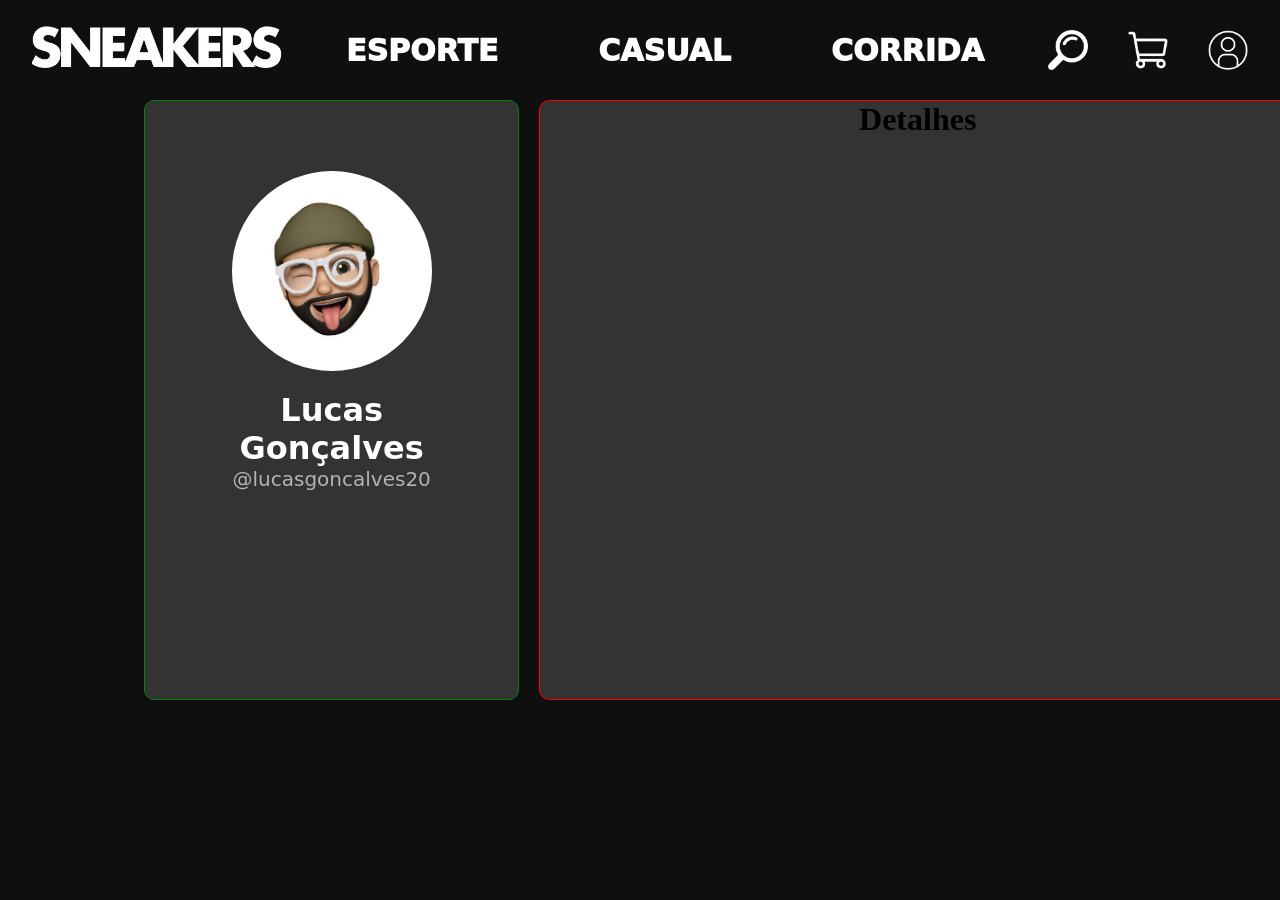
==== pages/account.html @ c294b4ad "account mudanças" ====
<!DOCTYPE html>
<html lang="en">
<head>
    <meta charset="UTF-8">
    <meta name="viewport" content="width=device-width, initial-scale=1.0">
    <link rel="stylesheet" href="../style.css">
    <title>Document</title>
</head>
<body>
    <header class="esporte">
    <div id="headerContent">
        <div>
            <a href="../../index.html"><img src="../../assets/icons/white-logo.png" alt="logo do site"></a>
        </div>
        <nav>
                    <ul>
                        <li><a href="../esporte.html">Esporte</a></li>
                        <li><a href="../casual.html">Casual</a></li>
                        <li><a href="../run.html">Corrida</a></li>
                    </ul>
                </nav>
                <div id="iconsHeader">
                    <img src="../../assets/icons/lupa.png" alt="carrinho de compras">
                    <img src="../../assets/icons/cart.png" alt="carrinho de compras">
                    <img src="../../assets/icons/account.png" alt="conta usuario">
                </div>
            </div>
        </header>

        <div id="containerBody">
            <div id="grid" class="mtop">
                <div class="cardAccount">
                    <div class="cardAccountItems">
                        <img id="imgPerfil" src="../assets/images/iconPerfil.jpg" alt="Imagem de perfil" >
                        <h1 id="nomePerfil">Lucas Gonçalves</h1>
                        <h2 id="usuarioPerfil">@lucasgoncalves20</h2>
                    </div>
                </div>
                <div class="accountInfos">
                    <h1>Detalhes</h1>
                </div>
            </div>
        </div>
</body>
</html>
---- style.css ----
:root {
  --not-black: rgb(15, 15, 15);
  --futura: "Futura", sans-serif;
  --futura-bold: "Futura-Bold", sans-serif;
  --futura-light: "Futura-Light", sans-serif;
  --futura-extra-bold: "Futura-Extra-Bold", sans-serif;
  --fonte-card: "Encode Sans Condensed", sans-serif;
}

* {
  margin: 0;
  padding: 0;
  box-sizing: border-box;
}

body {
  background-color: var(--not-black);
  overflow-x: hidden;
}

header {
  background-color: var(--not-black);
  height: 100px;
  align-items: center;

  position: fixed;
  left: 0;
  top: 0;
  z-index: 1000;
  width: 100vw;
}

#headerContent {
  display: flex;
  flex-direction: row;
  justify-content: space-between;
  height: 100%;
  width: 95%;
  margin-inline: auto;
  align-items: center;
}

header nav ul {
  display: flex;
  flex-direction: row;
  list-style-type: none;
  gap: 100px;
  font-size: 30px;
}

header nav ul li {
  position: relative;
  transition: 0.1s ease;
}

header nav ul li:hover {
  transform: scale(1.03);
}

header nav ul li::after {
  content: "";
  position: absolute;
  bottom: 0;
  left: 0;
  width: 100%;
  height: 3px;
  background-color: rgb(255, 255, 255);
  transform: scaleX(0);
  transform-origin: center;
  transition: 0.2s ease-in-out;
}

header nav ul li:hover::after {
  transform: scaleX(1);
}

a {
  text-transform: uppercase;
  font-family: system-ui, -apple-system, BlinkMacSystemFont, "Segoe UI", Roboto,
    Oxygen, Ubuntu, Cantarell, "Open Sans", "Helvetica Neue", sans-serif;
  font-weight: 1000;
  color: white;
  text-decoration: none;
}

header img {
  width: 250px;
}

#iconsHeader {
  display: flex;
  flex-direction: row;
  gap: 40px;
}

#iconsHeader img {
  width: 40px;
}

#containerBody {
  width: 1440px;
  display: flex;
  flex-direction: column;
  margin: auto;
}

#grid {
  display: flex;
  flex-direction: row;
  justify-content: space-around;
  align-items: center;
  margin-inline: auto;
  width: 80%;
}

.cardTenis {
  border-radius: 10px;
  display: flex;
  flex-direction: column;
  justify-content: center;
  align-items: center;
  width: 32%;
  height: auto;

  font-family: futura;
  color: white;
  font-size: 40px;
  transition: 0.2s ease;
  cursor: pointer;
  position: relative;
}

.cardTenis:hover {
  transform: scale(1.01);
}

.cardTenis img {
  width: 100%;
}

.cardTenis h1 {
  position: absolute;
  bottom: 50px;
  left: 50px;
  background-color: white;
  color: var(--not-black);
  padding: 10px 20px;
  border-radius: 9999px;
  font-size: 30px;
  font-family: "Gill Sans", "Gill Sans MT", Calibri, "Trebuchet MS", sans-serif;

  box-shadow: 0px 0px 20px #0000006c;
}

#carrossel {
  display: flex;
  position: relative;
  justify-content: space-around;
  margin-inline: auto;
  height: 700px;
  width: 100%;
  margin-bottom: 100px;
}

#carrossel img {
  width: 100%;
  height: 100%;
  object-fit: cover;
}

#footer {
  color: rgba(255, 255, 255, 0.824);
  font-family: system-ui, -apple-system, BlinkMacSystemFont, "Segoe UI", Roboto,
    Oxygen, Ubuntu, Cantarell, "Open Sans", "Helvetica Neue", sans-serif;
  font-weight: 400;
  background: var(--not-black);
  border: 1px solid rgba(0, 0, 0, 0.293);
  height: 300px;
  padding: 50px;
}

#containerShopping {
  width: 100vw;
  display: flex;
  flex-direction: column;
  margin: auto;
  height: 100vh;
  font-family: system-ui, -apple-system, BlinkMacSystemFont, "Segoe UI", Roboto,
    Oxygen, Ubuntu, Cantarell, "Open Sans", "Helvetica Neue", sans-serif;
  margin-left: 310px;
  padding: 20px;
  margin-top: 100px;
}

#bodyShopping {
  background-color: rgb(255, 255, 255);
}

#sideBar {
  font-family: system-ui, -apple-system, BlinkMacSystemFont, "Segoe UI", Roboto,
    Oxygen, Ubuntu, Cantarell, "Open Sans", "Helvetica Neue", sans-serif;
  border: 1px solid var(--not-black);
  width: 300px;
  height: 100vh;
  position: fixed;
  display: flex;
  flex-direction: column;
  gap: 20px;
  padding: 20px;
}

.filtros {
  background-color: rgb(228, 228, 228);
  border-radius: 5px;
  height: 30px;
  width: 95%;
  justify-content: space-between;
  padding: 20px;
  align-items: center;
  display: flex;
  flex-direction: row;
  font-weight: 600;
}

#produtos {
  margin-top: 20px;
  display: flex;
  flex-wrap: wrap;
  width: 82%;
  gap: 20px;
}

.cardProduto {
  width: 24%;
  height: auto;
  text-align: start;
  border: 1px solid rgba(15, 15, 15, 0.171);
  display: flex;
  flex-direction: column;
  align-items: center;
  gap: 15px;
  box-shadow: 0px 0px 10px #00000020;
}

.cardProduto h1 {
  text-align: left;
}

.cardProduto .infos {
  width: 88%;
  margin-inline: auto;
  font-size: 20px;
  font-family: "Encode Sans Condensed";
  font-weight: 900;
}

.cardProduto button {
  width: 320px;
  padding: 10px 0px;
  font-size: 25px;
  color: white;
  background: var(--not-black);
  border-radius: 20px;
  margin-bottom: 40px;
  border: none;
}

.cardProduto img {
  width: 100%;
  height: 100%;
}

.titulos {
  width: 88%;
  font-family: "Encode Sans Condensed", sans-serif;
  font-weight: 700;
  font-style: normal;
}

.titulos h1 {
  font-weight: 800;
}

.infos h2 {
  font-weight: 400;
}

.titulos h3 {
  font-weight: 400;
}

.titulos h3 {
  color: rgba(43, 43, 43, 0.842);
}

.row {
  display: flex;
  flex-direction: row;
  justify-content: space-between;
}

.progress-bar {
  position: absolute;
  bottom: 10px;
  left: 50%;
  transform: translateX(-50%);
  width: 5%;
  height: 10px;
  background-color: white;
  border-radius: 3px;
  overflow: hidden;
}

.progress {
  height: 100%;
  width: 0%;
  background-color: var(--not-black);
  transition: width 10s linear;
}

.lancamento img {
  width: 100%;
  margin-top: 100px;
  position: relative;
}

.lancamento {
  display: flex;
  flex-direction: column;
}

.lancamento .texto {
  color: white;
  text-align: center;
  display: flex;
  margin-inline: auto;
  justify-content: center;
  flex-direction: column;
  transform: translateY(-130%);
  font-size: 50px;
  font-family: var(--futura);
}

.texto h2 {
  font-size: 50px;
  color: rgb(31, 100, 31);
  letter-spacing: 13px;
}

.lancamento button {
  display: flex;
  text-align: center;
  padding: 20px 50px;
  border: none;
  border-radius: 9999px;
  background-color: rgb(31, 100, 31);
  color: white;
  font-family: var(--futura);
  font-size: 30px;
  justify-content: center;
  margin-inline: auto;

  transition: 0.2s ease;
  transform: translateY(-300%);
}

.lancamento button:hover {
  background-color: rgb(53, 110, 53);
}

header.esporte {
  position: fixed;
  width: 100%;
}

button {
  cursor: pointer;
}

#bodyShopPage {
  background-color: white;
}

#fotoPrincipal {
  width: 740px;
  height: 760px;
}

#fotoPrincipal img {
  width: 100%;
  height: 100%;
}

.fotosLaterais {
  display: flex;
  flex-direction: column;
  gap: 10px;
  height: 600px;
  width: 185px;
  justify-content: space-between;
}

.fotosLaterais img {
  width: 100%;
  height: 100%;
}

#containerShopPage {
  display: flex;
  flex-direction: column;
  width: 1440px;
  margin: auto;
  margin-block: 150px;
}

#conteudoPrincipal {
  display: flex;
  flex-direction: row;
  gap: 10px;
  width: 60%;
}

#conteudoTodo {
  display: flex;
  flex-direction: row;
  width: 100%;
}

#textosShopPage {
  width: 100%;
  display: flex;
  flex-direction: column;
  margin-inline: auto;
  background-color: rgba(211, 211, 211, 0.507);
  border-radius: 5px;
  padding: 30px;
  font-family: var(--futura);
  margin-left: 10px;
  gap: 30px;
}

#textosShopPage .descricao {
  font-family: var(--futura-light);
}

#textosShopPage .titulo {
  font-size: 50px;
  margin-top: 60px;
}

#textosShopPage .preco {
  font-size: 30px;
}

#textosShopPage button {
  font-size: 20px;
  color: var(--not-black);
  background: white;
  border: 1px solid var(--not-black);
  padding: 20px;
  font-size: 30px;
  font-weight: 700;
  border-radius: 20px;
}

#textosShopPage .textoClaro {
  font-family: system-ui, -apple-system, BlinkMacSystemFont, "Segoe UI", Roboto,
    Oxygen, Ubuntu, Cantarell, "Open Sans", "Helvetica Neue", sans-serif;
  font-weight: 600;
  color: rgb(105, 105, 105);
}

#textosShopPage button.btnTamanho {
  width: 50px;
  height: 40px;
  font-size: 20px;
  padding: 0;
  border-radius: 5px;
}

#textosShopPage .tamanhos {
  display: flex;
  flex-direction: row;
  gap: 10px;
  flex-wrap: wrap;
}

#textosShopPage .tamanhos button.selected {
  background-color: var(--not-black);
  color: white;
  border: none;
  font-weight: 700;
}

a button.btnVerMais {
  width: 300px;
}

.cardAccount {
  background-color: rgb(51, 51, 51);
  width: 400px;
  height: 600px;

  border: 1px solid green;
  border-radius: 10px;
}

.cardAccountItems {
  display: flex;
  flex-direction: column;
  margin: auto;
  width: 70%;
  color: white;
  font-family: system-ui, -apple-system, BlinkMacSystemFont, "Segoe UI", Roboto,
    Oxygen, Ubuntu, Cantarell, "Open Sans", "Helvetica Neue", sans-serif;
  margin-top: 20px;
  text-align: center;
  align-items: center;
}

.cardAccountItems img#imgPerfil {
  width: 200px;
  height: 200px;
  border-radius: 100%;
  margin-top: 50px;
}

.cardAccountItems h1 {
  color: white;
  margin-top: 20px;
}

.cardAccountItems h2 {
  font-size: 20px;
  color: rgb(179, 179, 179);
  font-weight: 400;
}

.accountInfos {
  width: 70%;
  height: 600px;
  display: flex;
  flex-direction: column;
  align-items: center;
  background-color: rgb(51, 51, 51);
  border: 1px solid red;

  border-radius: 10px;
}

.mtop {
  margin-top: 100px;
  gap: 20px;
}

#textosShopPage #descricao {
  font-family: system-ui, -apple-system, BlinkMacSystemFont, "Segoe UI", Roboto,
    Oxygen, Ubuntu, Cantarell, "Open Sans", "Helvetica Neue", sans-serif;
  font-weight: 400;
}
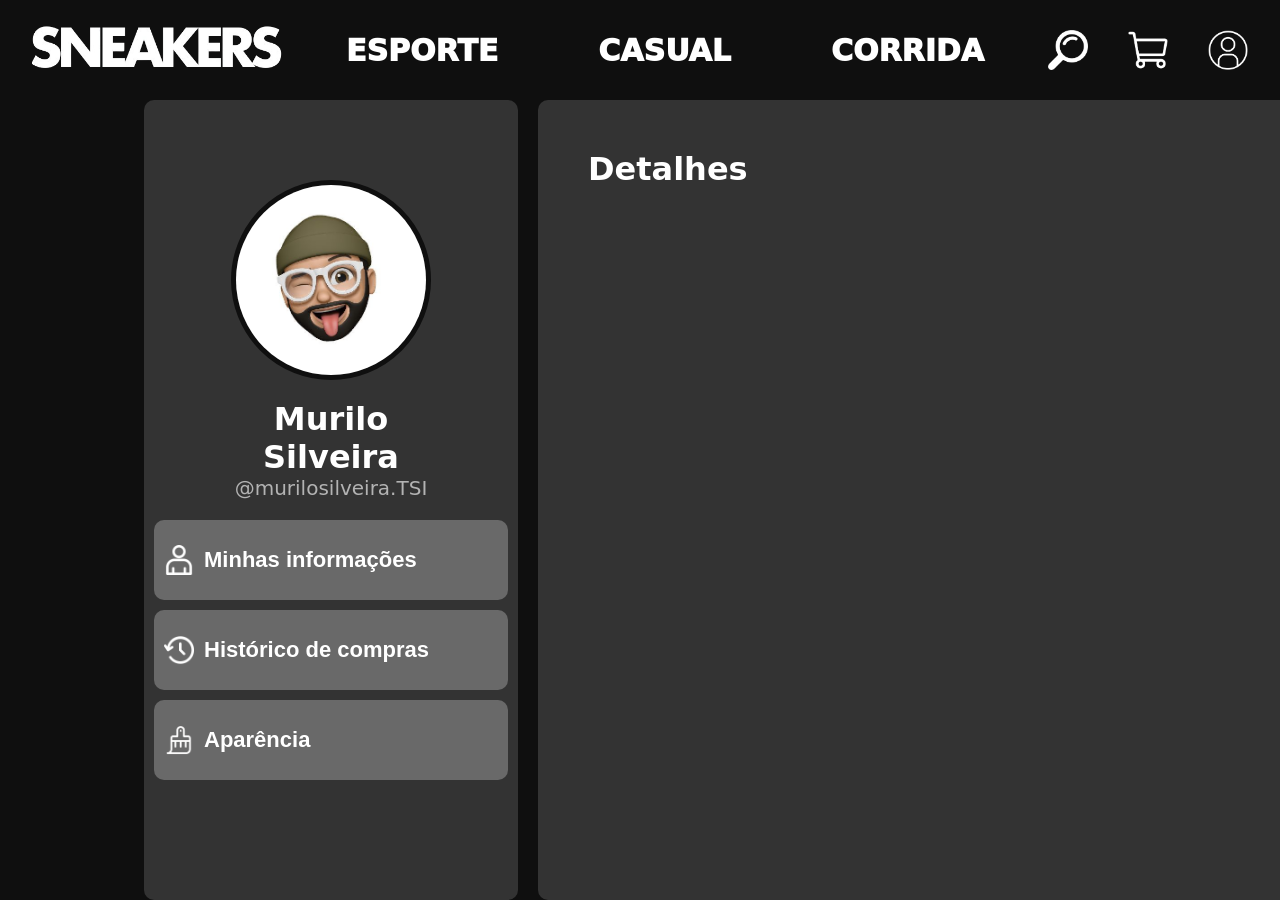
==== commit c410d69d: "começando account page" ====
--- a/pages/account.html
+++ b/pages/account.html
@@ -32,9 +32,15 @@
                 <div class="cardAccount">
                     <div class="cardAccountItems">
                         <img id="imgPerfil" src="../assets/images/iconPerfil.jpg" alt="Imagem de perfil" >
-                        <h1 id="nomePerfil">Lucas Gonçalves</h1>
-                        <h2 id="usuarioPerfil">@lucasgoncalves20</h2>
+                        <h1 id="nomePerfil">Murilo Silveira</h1>
+                        <h2 id="usuarioPerfil">@murilosilveira.TSI</h2>
                     </div>
+                    <div class="botoesAccount">
+                        <button><img src="../assets/icons/iconUser.png" alt="">Minhas informações</button>
+                        <button><img src="../assets/icons/inconHistory.png" alt="">Histórico de compras</button>
+                        <button><img src="../assets/icons/iconPincel.png" alt="">Aparência</button>
+                    </div>
+
                 </div>
                 <div class="accountInfos">
                     <h1>Detalhes</h1>
--- a/style.css
+++ b/style.css
@@ -1,10 +1,7 @@
 :root {
   --not-black: rgb(15, 15, 15);
   --futura: "Futura", sans-serif;
-  --futura-bold: "Futura-Bold", sans-serif;
   --futura-light: "Futura-Light", sans-serif;
-  --futura-extra-bold: "Futura-Extra-Bold", sans-serif;
-  --fonte-card: "Encode Sans Condensed", sans-serif;
 }
 
 * {
@@ -74,7 +71,7 @@
   transform: scaleX(1);
 }
 
-a {
+header a {
   text-transform: uppercase;
   font-family: system-ui, -apple-system, BlinkMacSystemFont, "Segoe UI", Roboto,
     Oxygen, Ubuntu, Cantarell, "Open Sans", "Helvetica Neue", sans-serif;
@@ -83,6 +80,11 @@
   text-decoration: none;
 }
 
+a {
+  text-decoration: none;
+  color: var(--not-black);
+}
+
 header img {
   width: 250px;
 }
@@ -102,6 +104,8 @@
   display: flex;
   flex-direction: column;
   margin: auto;
+  font-family: system-ui, -apple-system, BlinkMacSystemFont, "Segoe UI", Roboto,
+    Oxygen, Ubuntu, Cantarell, "Open Sans", "Helvetica Neue", sans-serif;
 }
 
 #grid {
@@ -478,14 +482,14 @@
   border-radius: 5px;
 }
 
-#textosShopPage .tamanhos {
+#textosShopPage #tamanhos {
   display: flex;
   flex-direction: row;
   gap: 10px;
   flex-wrap: wrap;
 }
 
-#textosShopPage .tamanhos button.selected {
+#textosShopPage #tamanhos button.selected {
   background-color: var(--not-black);
   color: white;
   border: none;
@@ -497,12 +501,14 @@
 }
 
 .cardAccount {
+  display: flex;
+  flex-direction: column;
   background-color: rgb(51, 51, 51);
   width: 400px;
-  height: 600px;
-
-  border: 1px solid green;
+  height: 800px;
+  gap: 20px;
   border-radius: 10px;
+  padding: 10px;
 }
 
 .cardAccountItems {
@@ -523,6 +529,7 @@
   height: 200px;
   border-radius: 100%;
   margin-top: 50px;
+  border: 5px solid var(--not-black);
 }
 
 .cardAccountItems h1 {
@@ -538,14 +545,44 @@
 
 .accountInfos {
   width: 70%;
-  height: 600px;
-  display: flex;
-  flex-direction: column;
-  align-items: center;
+  height: 800px;
+  display: flex;
+  flex-direction: column;
   background-color: rgb(51, 51, 51);
-  border: 1px solid red;
 
   border-radius: 10px;
+  padding: 50px;
+  color: white;
+}
+
+.botoesAccount {
+  display: flex;
+  flex-direction: column;
+  height: 100%;
+  gap: 10px;
+  width: 100%;
+  margin-inline: auto;
+}
+
+.botoesAccount img {
+  width: 30px;
+  height: 30px;
+  margin-right: 10px;
+}
+
+.botoesAccount button {
+  background-color: rgb(105, 105, 105);
+  color: white;
+  border: none;
+  padding: 10px;
+  font-weight: 700;
+  border-radius: 10px;
+  display: flex;
+  font-size: 22px;
+  align-items: center;
+
+  width: 100%;
+  height: 80px;
 }
 
 .mtop {
@@ -558,3 +595,126 @@
     Oxygen, Ubuntu, Cantarell, "Open Sans", "Helvetica Neue", sans-serif;
   font-weight: 400;
 }
+
+#carrinhoContainer {
+  width: 1440px;
+  display: flex;
+  flex-direction: column;
+  margin-inline: auto;
+  font-family: system-ui, -apple-system, BlinkMacSystemFont, "Segoe UI", Roboto,
+  Oxygen, Ubuntu, Cantarell, "Open Sans", "Helvetica Neue", sans-serif;
+  margin-top: 150px;
+} 
+
+.carrinhoContent {
+  width: 100%;
+  display: flex;
+  flex-direction: row;
+}
+
+.produtoCarrinho {
+  width: 930px;
+  display: flex;
+  flex-direction: row;
+  justify-content: space-between;
+  align-items: center;
+  padding: 20px;
+  border-bottom: 1px solid rgba(0, 0, 0, 0.1);
+  background-color: rgba(234, 234, 234, 0.766);
+  color: var(--not-black);
+  border-radius: 5px;
+}
+
+.produtoCarrinho img {
+  width: 150px;
+  height: 150px;
+}
+
+.infoEsquerda {
+  display: flex;
+  flex-direction: row;
+  gap: 20px;
+}
+
+.infoEsquerda div {
+  display: flex;
+  flex-direction: column;
+  gap: 5px;
+  justify-content: center;
+}
+
+#listaCarrinho {
+  display: flex;
+  flex-direction: column;
+  width: 100%;
+}
+
+.infoTotal {
+  display: flex;
+  flex-direction: row;
+  justify-content: space-between;
+  width: 100%;
+  gap: 5px;
+  font-size: 24px;
+}
+
+.infosFinais {
+  width: 50%;
+  height: 350px;
+  background-color: rgb(255, 255, 255);
+  display: flex;
+  flex-direction: column;
+  gap: 10px;
+  background-color: rgba(234, 234, 234, 0.766);
+  color: var(--not-black);
+  padding: 20px 30px;
+  border-radius: 5px;
+}
+
+.infosFinais h1 {
+  font-size: 40px;
+  text-align: center;
+}
+
+.infosFinais button {
+  width: 100%;
+  height: 50px;
+  background-color: var(--not-black);
+  color: white;
+  border: none;
+  font-size: 20px;
+  font-weight: bold;
+  border-radius: 5px;
+  cursor: pointer;
+  transition: 0.2s ease;
+}
+
+.infosFinais button:hover {
+  background-color: rgba(0, 0, 0, 0.88);
+  transform: scale(1.01);
+}
+
+#resumoDireita {
+  text-align: right;
+}
+
+.qtdSelect {
+  width: 100px;
+  height: 40px;
+  border-radius: 5px;
+  border: none;
+  font-size: 20px;
+  padding: 0 10px;
+  background-color: rgb(255, 255, 255);
+  margin-top: 10px;
+}
+
+.btnRemover {
+  font-weight: 500;
+  color: var(--not-black);
+  font-size: 25px;
+  position: relative;
+  right: -90px;
+  transform: translateY(-90%);
+  cursor: pointer;
+}
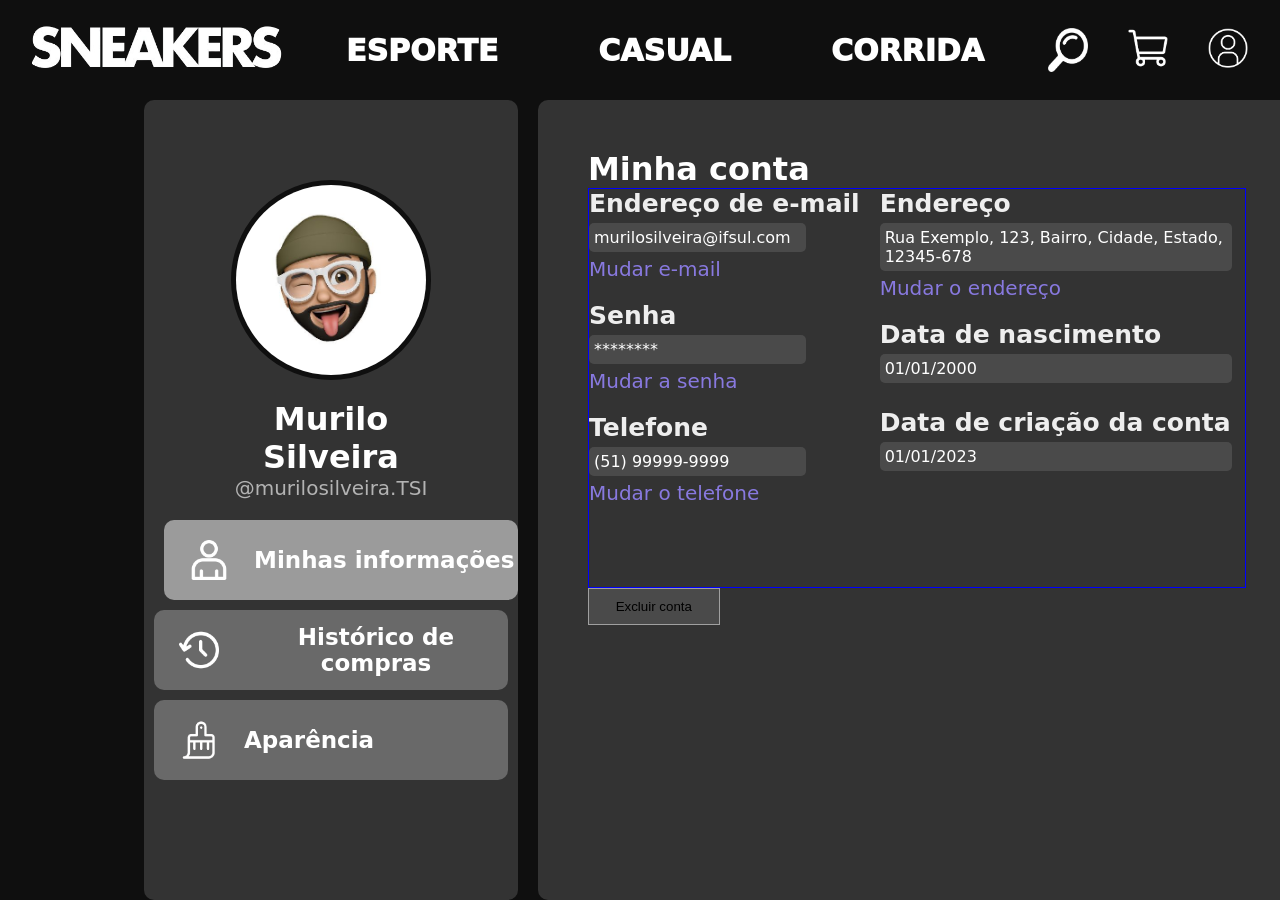
==== commit c59e3f4a: "adicionado infos account page" ====
--- a/pages/account.html
+++ b/pages/account.html
@@ -1,51 +1,102 @@
 <!DOCTYPE html>
 <html lang="en">
-<head>
-    <meta charset="UTF-8">
-    <meta name="viewport" content="width=device-width, initial-scale=1.0">
-    <link rel="stylesheet" href="../style.css">
+  <head>
+    <meta charset="UTF-8" />
+    <meta name="viewport" content="width=device-width, initial-scale=1.0" />
+    <link rel="stylesheet" href="../style.css" />
     <title>Document</title>
-</head>
-<body>
+  </head>
+  <body>
     <header class="esporte">
-    <div id="headerContent">
+      <div id="headerContent">
         <div>
-            <a href="../../index.html"><img src="../../assets/icons/white-logo.png" alt="logo do site"></a>
+          <a href="../../index.html"
+            ><img src="../../assets/icons/white-logo.png" alt="logo do site"
+          /></a>
         </div>
         <nav>
-                    <ul>
-                        <li><a href="../esporte.html">Esporte</a></li>
-                        <li><a href="../casual.html">Casual</a></li>
-                        <li><a href="../run.html">Corrida</a></li>
-                    </ul>
-                </nav>
-                <div id="iconsHeader">
-                    <img src="../../assets/icons/lupa.png" alt="carrinho de compras">
-                    <img src="../../assets/icons/cart.png" alt="carrinho de compras">
-                    <img src="../../assets/icons/account.png" alt="conta usuario">
-                </div>
+          <ul>
+            <li><a href="../pages/esporte.html">Esporte</a></li>
+            <li><a href="../pages/casual.html">Casual</a></li>
+            <li><a href="../pages/run.html">Corrida</a></li>
+          </ul>
+        </nav>
+        <div id="iconsHeader">
+          <img src="../../assets/icons/lupa.png" alt="carrinho de compras" />
+          <a href="./carrinho/carrinho.html"
+            ><img src="../assets/icons/cart.png" alt="carrinho de compras"
+          /></a>
+          <a href="./account.html"
+            ><img src="../assets/icons/account.png" alt="conta usuario"
+          /></a>
+        </div>
+      </div>
+    </header>
+
+    <div id="containerBody">
+      <div id="grid" class="mtop">
+        <div class="cardAccount">
+          <div class="cardAccountItems">
+            <img
+              id="imgPerfil"
+              src="../assets/images/iconPerfil.jpg"
+              alt="Imagem de perfil"
+            />
+            <h1 id="nomePerfil">Murilo Silveira</h1>
+            <h2 id="usuarioPerfil">@murilosilveira.TSI</h2>
+          </div>
+          <div class="botoesAccount">
+            <button data-id="info" class="btnSelected">
+              <img src="../assets/icons/iconUser.png" alt="" />Minhas
+              informações
+            </button>
+            <button data-id="historico">
+              <img src="../assets/icons/inconHistory.png" alt="" />Histórico de
+              compras
+            </button>
+            <button data-id="aparencia">
+              <img src="../assets/icons/iconPincel.png" alt="" />Aparência
+            </button>
+          </div>
+        </div>
+        <div class="accountInfos">
+          <h1>Minha conta</h1>
+          <div class="infoPai">
+            <div class="info">
+              <h5>Endereço de e-mail</h5>
+              <span>murilosilveira@ifsul.com</span>
+              <p>Mudar e-mail</p>
             </div>
-        </header>
-
-        <div id="containerBody">
-            <div id="grid" class="mtop">
-                <div class="cardAccount">
-                    <div class="cardAccountItems">
-                        <img id="imgPerfil" src="../assets/images/iconPerfil.jpg" alt="Imagem de perfil" >
-                        <h1 id="nomePerfil">Murilo Silveira</h1>
-                        <h2 id="usuarioPerfil">@murilosilveira.TSI</h2>
-                    </div>
-                    <div class="botoesAccount">
-                        <button><img src="../assets/icons/iconUser.png" alt="">Minhas informações</button>
-                        <button><img src="../assets/icons/inconHistory.png" alt="">Histórico de compras</button>
-                        <button><img src="../assets/icons/iconPincel.png" alt="">Aparência</button>
-                    </div>
-
-                </div>
-                <div class="accountInfos">
-                    <h1>Detalhes</h1>
-                </div>
+            <div class="info">
+              <h5>Senha</h5>
+              <span>********</span>
+              <p>Mudar a senha</p>
             </div>
+            <div class="info">
+              <h5>Telefone</h5>
+              <span>(51) 99999-9999</span>
+              <p>Mudar o telefone</p>
+            </div>
+            <div class="info">
+              <h5>Endereço</h5>
+              <span>Rua Exemplo, 123, Bairro, Cidade, Estado, 12345-678</span>
+              <p>Mudar o endereço</p>
+            </div>
+            <div class="info">
+              <h5>Data de nascimento</h5>
+              <span>01/01/2000</span>
+            </div>
+            <div class="info">
+              <h5>Data de criação da conta</h5>
+              <span>01/01/2023</span>
+            </div>
+          </div>
+          <div class="info">
+            <button>Excluir conta</button>
+          </div>
         </div>
-</body>
-</html>+      </div>
+    </div>
+    <script src=".js"></script>
+  </body>
+</html>
--- a/style.css
+++ b/style.css
@@ -565,24 +565,33 @@
 }
 
 .botoesAccount img {
-  width: 30px;
-  height: 30px;
-  margin-right: 10px;
+  width: 40px;
+  height: 40px;
+  margin-inline: 25px;
 }
 
 .botoesAccount button {
   background-color: rgb(105, 105, 105);
   color: white;
   border: none;
-  padding: 10px;
-  font-weight: 700;
+  font-weight: 600;
   border-radius: 10px;
   display: flex;
-  font-size: 22px;
+  font-size: 23px;
   align-items: center;
 
   width: 100%;
   height: 80px;
+
+  font-family: system-ui, -apple-system, BlinkMacSystemFont, "Segoe UI", Roboto,
+    Oxygen, Ubuntu, Cantarell, "Open Sans", "Helvetica Neue", sans-serif;
+    
+  transition: 0.3s ease;
+}
+
+.btnSelected {
+  background: rgb(155, 155, 155) !important;
+  transform: translateX(10px);
 }
 
 .mtop {
@@ -602,9 +611,9 @@
   flex-direction: column;
   margin-inline: auto;
   font-family: system-ui, -apple-system, BlinkMacSystemFont, "Segoe UI", Roboto,
-  Oxygen, Ubuntu, Cantarell, "Open Sans", "Helvetica Neue", sans-serif;
+    Oxygen, Ubuntu, Cantarell, "Open Sans", "Helvetica Neue", sans-serif;
   margin-top: 150px;
-} 
+}
 
 .carrinhoContent {
   width: 100%;
@@ -717,4 +726,51 @@
   right: -90px;
   transform: translateY(-90%);
   cursor: pointer;
+}
+
+.infoPai {
+  display: flex;
+  flex-direction: column;
+  gap: 20px;
+  border: 1px solid blue;
+  height: 400px;
+  flex-wrap: wrap;
+  width: 100%;
+}
+
+.info {
+  display: flex;
+  flex-direction: column;
+}
+
+.info h5 {
+  font-size: 25px;
+  color: rgb(238, 238, 238);
+}
+
+.info p {
+  font-size: 20px;
+  font-weight: 500;
+  color: rgb(136, 121, 223);
+  cursor: pointer;
+  transition: 0.2s ease;
+}
+
+.info p:hover {
+  color: rgb(255, 255, 255);
+}
+
+.info span {
+  width: 80%;
+  background-color: rgba(164, 164, 164, 0.206);
+  padding: 5px;
+  border-radius: 5px;
+  margin-block: 5px;
+}
+
+.info button {
+  width: 20%;
+  background-color: rgba(164, 164, 164, 0.206);
+  border: 1px solid rgba(255, 255, 255, 0.474);
+  padding: 10px;
 }
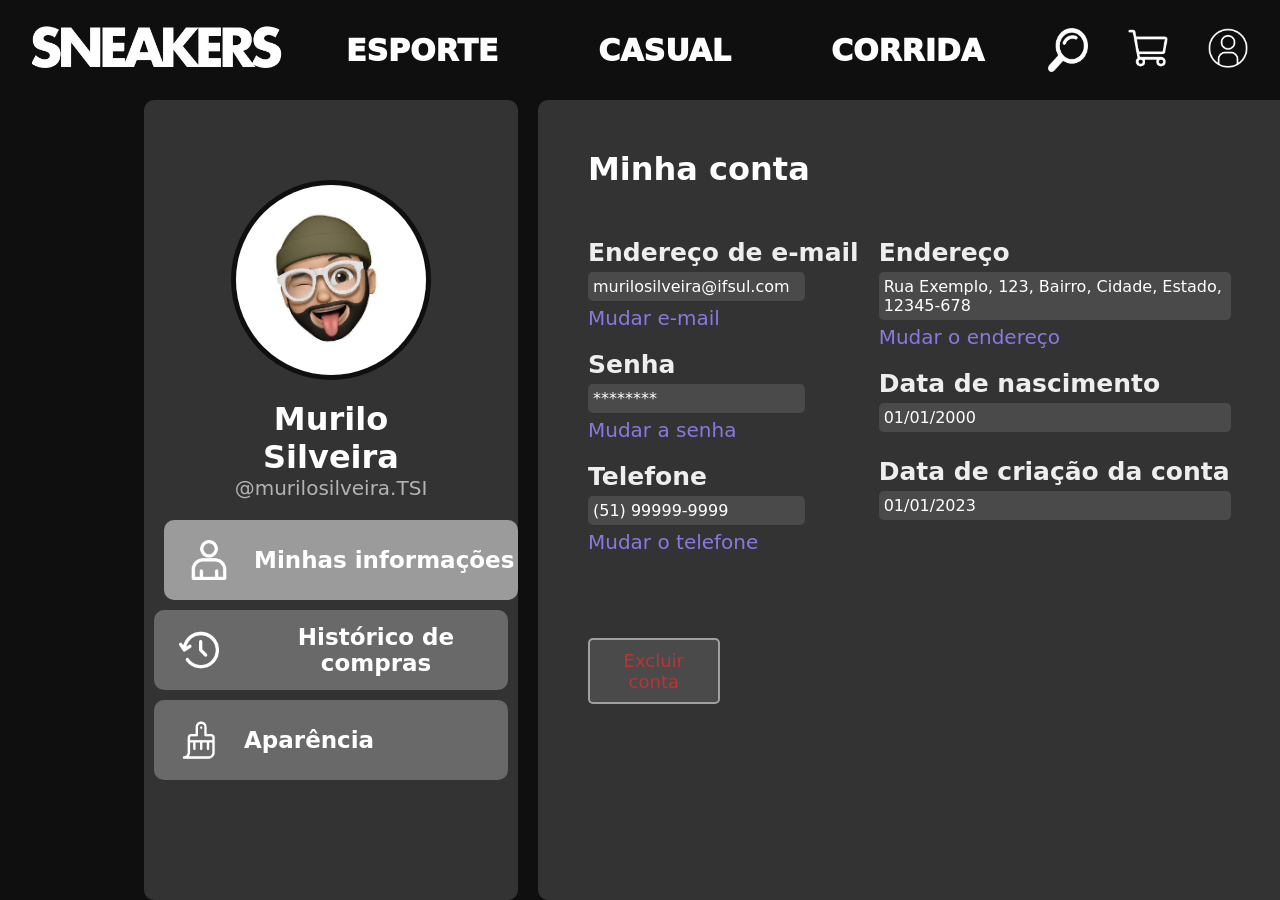
==== commit 88694514: "colocando inforações account page" ====
--- a/pages/account.html
+++ b/pages/account.html
@@ -46,11 +46,11 @@
             <h2 id="usuarioPerfil">@murilosilveira.TSI</h2>
           </div>
           <div class="botoesAccount">
-            <button data-id="info" class="btnSelected">
+            <button data-id="info">
               <img src="../assets/icons/iconUser.png" alt="" />Minhas
               informações
             </button>
-            <button data-id="historico">
+            <button data-id="historico" class="btnSelected">
               <img src="../assets/icons/inconHistory.png" alt="" />Histórico de
               compras
             </button>
@@ -60,43 +60,10 @@
           </div>
         </div>
         <div class="accountInfos">
-          <h1>Minha conta</h1>
-          <div class="infoPai">
-            <div class="info">
-              <h5>Endereço de e-mail</h5>
-              <span>murilosilveira@ifsul.com</span>
-              <p>Mudar e-mail</p>
-            </div>
-            <div class="info">
-              <h5>Senha</h5>
-              <span>********</span>
-              <p>Mudar a senha</p>
-            </div>
-            <div class="info">
-              <h5>Telefone</h5>
-              <span>(51) 99999-9999</span>
-              <p>Mudar o telefone</p>
-            </div>
-            <div class="info">
-              <h5>Endereço</h5>
-              <span>Rua Exemplo, 123, Bairro, Cidade, Estado, 12345-678</span>
-              <p>Mudar o endereço</p>
-            </div>
-            <div class="info">
-              <h5>Data de nascimento</h5>
-              <span>01/01/2000</span>
-            </div>
-            <div class="info">
-              <h5>Data de criação da conta</h5>
-              <span>01/01/2023</span>
-            </div>
-          </div>
-          <div class="info">
-            <button>Excluir conta</button>
-          </div>
+            
         </div>
       </div>
     </div>
-    <script src=".js"></script>
+    <script src="account.js"></script>
   </body>
 </html>
--- a/style.css
+++ b/style.css
@@ -105,7 +105,7 @@
   flex-direction: column;
   margin: auto;
   font-family: system-ui, -apple-system, BlinkMacSystemFont, "Segoe UI", Roboto,
-    Oxygen, Ubuntu, Cantarell, "Open Sans", "Helvetica Neue", sans-serif;
+    Oxygen, Ubuntu, Cantarell, "Open Sans", "Helvetica Neue", sans-serif !important;
 }
 
 #grid {
@@ -729,10 +729,10 @@
 }
 
 .infoPai {
+  margin-top: 50px;
   display: flex;
   flex-direction: column;
   gap: 20px;
-  border: 1px solid blue;
   height: 400px;
   flex-wrap: wrap;
   width: 100%;
@@ -748,7 +748,7 @@
   color: rgb(238, 238, 238);
 }
 
-.info p {
+.info p.mudar {
   font-size: 20px;
   font-weight: 500;
   color: rgb(136, 121, 223);
@@ -756,7 +756,7 @@
   transition: 0.2s ease;
 }
 
-.info p:hover {
+.info p.mudar:hover {
   color: rgb(255, 255, 255);
 }
 
@@ -768,9 +768,32 @@
   margin-block: 5px;
 }
 
-.info button {
+.info button.excluir {
   width: 20%;
   background-color: rgba(164, 164, 164, 0.206);
-  border: 1px solid rgba(255, 255, 255, 0.474);
+  border: 2px solid rgba(255, 255, 255, 0.474);
+  border-radius: 5px;
   padding: 10px;
-}+  color: rgb(183, 53, 53);
+  font-weight: 500;
+  font-size: 18px;
+
+  font-family: system-ui, -apple-system, BlinkMacSystemFont, "Segoe UI", Roboto,
+    Oxygen, Ubuntu, Cantarell, "Open Sans", "Helvetica Neue", sans-serif;
+}
+
+button.voltarLoja {
+  width: 200px;
+  height: 50px;
+  background-color: rgb(105, 105, 105);
+  color: white;
+  border: none;
+  font-size: 20px;
+  font-weight: 500;
+  border-radius: 5px;
+  cursor: pointer;
+  margin-top: 25px;
+
+  font-family: system-ui, -apple-system, BlinkMacSystemFont, "Segoe UI", Roboto,
+    Oxygen, Ubuntu, Cantarell, "Open Sans", "Helvetica Neue", sans-serif;
+}
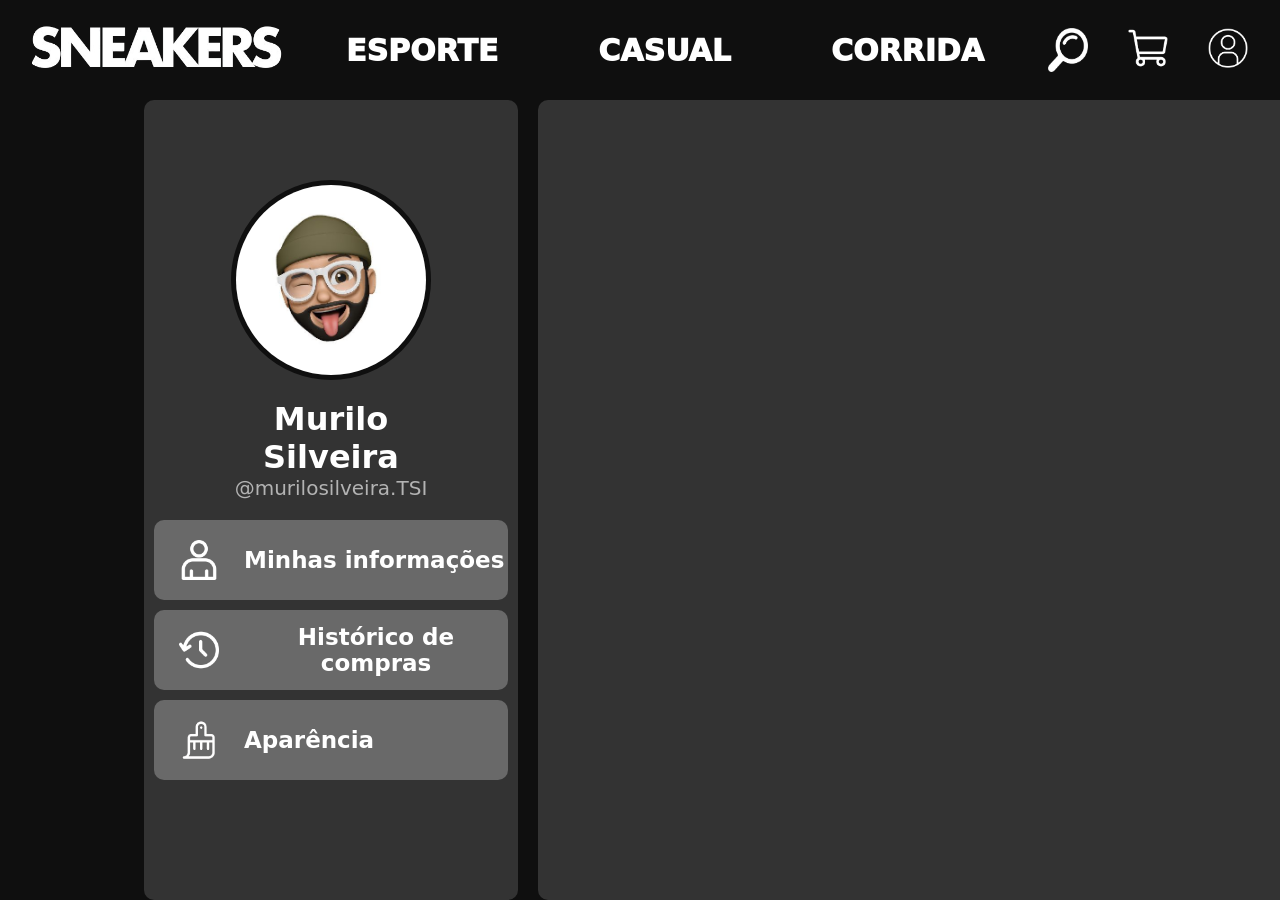
==== commit 7ece3f9c: "historico n ta funcionando" ====
--- a/pages/account.html
+++ b/pages/account.html
@@ -4,7 +4,7 @@
     <meta charset="UTF-8" />
     <meta name="viewport" content="width=device-width, initial-scale=1.0" />
     <link rel="stylesheet" href="../style.css" />
-    <title>Document</title>
+    <title>SNEAKERS | Conta</title>
   </head>
   <body>
     <header class="esporte">
@@ -50,7 +50,7 @@
               <img src="../assets/icons/iconUser.png" alt="" />Minhas
               informações
             </button>
-            <button data-id="historico" class="btnSelected">
+            <button data-id="historico">
               <img src="../assets/icons/inconHistory.png" alt="" />Histórico de
               compras
             </button>
--- a/style.css
+++ b/style.css
@@ -143,16 +143,13 @@
 }
 
 .cardTenis h1 {
-  position: absolute;
-  bottom: 50px;
-  left: 50px;
-  background-color: white;
+  transform: translate(-60%, -150%);
+  background-color: rgb(255, 255, 255);
   color: var(--not-black);
-  padding: 10px 20px;
+  padding: 10px 20px 15px 20px;
   border-radius: 9999px;
-  font-size: 30px;
-  font-family: "Gill Sans", "Gill Sans MT", Calibri, "Trebuchet MS", sans-serif;
-
+  font-size: 20px;
+  font-family: system-ui, -apple-system, BlinkMacSystemFont, 'Segoe UI', Roboto, Oxygen, Ubuntu, Cantarell, 'Open Sans', 'Helvetica Neue', sans-serif;
   box-shadow: 0px 0px 20px #0000006c;
 }
 
@@ -181,36 +178,84 @@
   border: 1px solid rgba(0, 0, 0, 0.293);
   height: 300px;
   padding: 50px;
+  display: flex;
+  flex-direction: row;
+  justify-content: space-between;
+}
+
+.footerDireita a{
+  color: rgba(255, 255, 255, 0.824);
+  text-decoration: underline;
+}
+
+.footerDireita {
+  text-align: right;
 }
 
 #containerShopping {
-  width: 100vw;
-  display: flex;
-  flex-direction: column;
+  width: 100%;
+  display: flex;
   margin: auto;
+  flex-direction: column;
   height: 100vh;
   font-family: system-ui, -apple-system, BlinkMacSystemFont, "Segoe UI", Roboto,
     Oxygen, Ubuntu, Cantarell, "Open Sans", "Helvetica Neue", sans-serif;
-  margin-left: 310px;
+  margin-top: 100px;
   padding: 20px;
-  margin-top: 100px;
+}
+
+#containerHeaderShopping {
+  display: flex;
+  flex-direction: row;
+  justify-content: space-between;
+  width: 1500px;
+  margin-inline: auto;
+}
+
+#esquerda {
+  display: flex;
+  flex-direction: row;
+  align-items: center;
+  gap: 20px;
+}
+
+#esquerda p {
+  font-size: 20px;
+  color: var(--not-black);
+  font-weight: 600;
+}
+
+#esquerda select {
+  width: 200px;
+  height: 100%;
+  padding: 10px 10px;
+  border-radius: 5px;
+  border: 1px solid var(--not-black);
+  font-size: 16px;
+}
+
+#direita input{
+  width: 300px;
+  height: 100%;
+  padding: 10px 10px;
+  border-radius: 5px;
+  border: 1px solid var(--not-black);
+  font-size: 18px;
 }
 
 #bodyShopping {
+  display: flex;
+  flex-direction: column;
+  width: 100%;
+  margin-inline: auto;
   background-color: rgb(255, 255, 255);
 }
 
-#sideBar {
-  font-family: system-ui, -apple-system, BlinkMacSystemFont, "Segoe UI", Roboto,
-    Oxygen, Ubuntu, Cantarell, "Open Sans", "Helvetica Neue", sans-serif;
+#selectClassificar {
+  padding: 10px;
+  outline: none;
   border: 1px solid var(--not-black);
-  width: 300px;
-  height: 100vh;
-  position: fixed;
-  display: flex;
-  flex-direction: column;
-  gap: 20px;
-  padding: 20px;
+  border-radius: 5px;
 }
 
 .filtros {
@@ -230,8 +275,10 @@
   margin-top: 20px;
   display: flex;
   flex-wrap: wrap;
-  width: 82%;
+  width: 1500px;
   gap: 20px;
+  margin-inline: auto;
+  padding-bottom: 50px;
 }
 
 .cardProduto {
@@ -585,7 +632,7 @@
 
   font-family: system-ui, -apple-system, BlinkMacSystemFont, "Segoe UI", Roboto,
     Oxygen, Ubuntu, Cantarell, "Open Sans", "Helvetica Neue", sans-serif;
-    
+
   transition: 0.3s ease;
 }
 
@@ -771,7 +818,7 @@
 .info button.excluir {
   width: 20%;
   background-color: rgba(164, 164, 164, 0.206);
-  border: 2px solid rgba(255, 255, 255, 0.474);
+  border: 2px solid rgb(29, 29, 29);
   border-radius: 5px;
   padding: 10px;
   color: rgb(183, 53, 53);
@@ -797,3 +844,91 @@
   font-family: system-ui, -apple-system, BlinkMacSystemFont, "Segoe UI", Roboto,
     Oxygen, Ubuntu, Cantarell, "Open Sans", "Helvetica Neue", sans-serif;
 }
+
+.sobretela {
+  position: fixed;
+  top: 0;
+  left: 0;
+  width: 100vw;
+  height: 100vh;
+  background-color: rgba(0, 0, 0, 0.5);
+  display: flex;
+  align-items: center;
+  justify-content: center;
+  z-index: 9999;
+  display: flex;
+  flex-direction: column;
+  gap: 20px;
+}
+
+.sobretela h5 {
+  color: white;
+  font-size: 30px;
+}
+
+.sobretela-hide {
+  display: none;
+}
+
+.loader {
+  width: 40px;
+  height: 40px;
+  border-radius: 50%;
+  border: 3px solid rgb(255, 255, 255, 0.5);
+  border-top-color: transparent;
+  animation: rot1 1.2s linear infinite;
+}
+
+@keyframes rot1 {
+  to {
+    transform: rotate(360deg);
+  }
+}
+
+#finalContainer  {
+  width: 1440px;
+  display: flex;
+  height: 100vh;
+  flex-direction: column;
+  margin-inline: auto;
+  font-family: system-ui, -apple-system, BlinkMacSystemFont, "Segoe UI", Roboto,
+    Oxygen, Ubuntu, Cantarell, "Open Sans", "Helvetica Neue", sans-serif;
+  margin-top: 150px;
+}
+
+.finalCard {
+  display: flex;
+  flex-direction: column;
+  margin: auto;
+  width: 700px;
+  height: 700px;
+  padding-block: 50px;
+  justify-content: center;
+  align-items: center;
+  gap: 20px;
+  background-color: var(--not-black);
+  border-radius: 10px;
+  color: white;
+  font-family: system-ui, -apple-system, BlinkMacSystemFont, "Segoe UI", Roboto,
+    Oxygen, Ubuntu, Cantarell, "Open Sans", "Helvetica Neue", sans-serif;
+}
+
+p.sucesso {
+  font-size: 24px;
+  font-weight: 600;
+}
+
+p.secao {
+  font-size: 20px;
+  text-align: center;
+}
+
+span.bold {
+  font-weight: 700;
+}
+
+span.linkFinal {
+  color: rgb(136, 121, 223);
+  font-weight: 700;
+  text-decoration: none;
+}
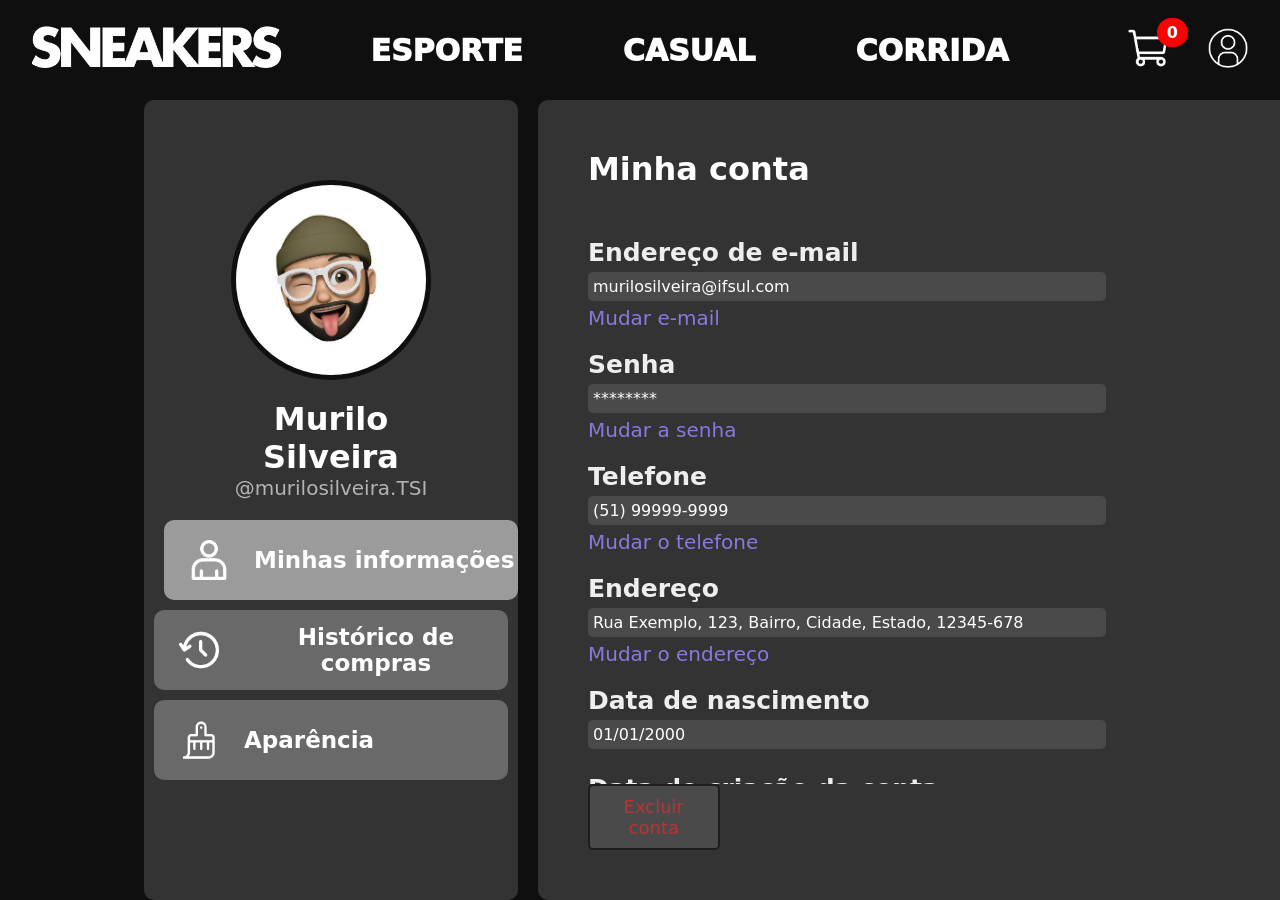
==== commit 25743f5d: "notificacoes carrinho / estilos de barra de rolamento" ====
--- a/pages/account.html
+++ b/pages/account.html
@@ -22,10 +22,7 @@
           </ul>
         </nav>
         <div id="iconsHeader">
-          <img src="../../assets/icons/lupa.png" alt="carrinho de compras" />
-          <a href="./carrinho/carrinho.html"
-            ><img src="../assets/icons/cart.png" alt="carrinho de compras"
-          /></a>
+          <a href="./carrinho/carrinho.html"><p id="qtdNotificacoes">0</p><img src="../assets/icons/cart.png" alt="carrinho de compras"></a>
           <a href="./account.html"
             ><img src="../assets/icons/account.png" alt="conta usuario"
           /></a>
--- a/style.css
+++ b/style.css
@@ -149,7 +149,8 @@
   padding: 10px 20px 15px 20px;
   border-radius: 9999px;
   font-size: 20px;
-  font-family: system-ui, -apple-system, BlinkMacSystemFont, 'Segoe UI', Roboto, Oxygen, Ubuntu, Cantarell, 'Open Sans', 'Helvetica Neue', sans-serif;
+  font-family: system-ui, -apple-system, BlinkMacSystemFont, "Segoe UI", Roboto,
+    Oxygen, Ubuntu, Cantarell, "Open Sans", "Helvetica Neue", sans-serif;
   box-shadow: 0px 0px 20px #0000006c;
 }
 
@@ -183,7 +184,7 @@
   justify-content: space-between;
 }
 
-.footerDireita a{
+.footerDireita a {
   color: rgba(255, 255, 255, 0.824);
   text-decoration: underline;
 }
@@ -234,7 +235,7 @@
   font-size: 16px;
 }
 
-#direita input{
+#direita input {
   width: 300px;
   height: 100%;
   padding: 10px 10px;
@@ -248,7 +249,7 @@
   flex-direction: column;
   width: 100%;
   margin-inline: auto;
-  background-color: rgb(255, 255, 255);
+  background-color: rgb(242, 242, 242);
 }
 
 #selectClassificar {
@@ -259,7 +260,7 @@
 }
 
 .filtros {
-  background-color: rgb(228, 228, 228);
+  background-color: rgb(255, 255, 255);
   border-radius: 5px;
   height: 30px;
   width: 95%;
@@ -780,9 +781,11 @@
   display: flex;
   flex-direction: column;
   gap: 20px;
-  height: 400px;
-  flex-wrap: wrap;
-  width: 100%;
+  min-height: 500px;
+  width: 100%;
+  overflow-y: auto;
+  overflow-x: hidden;
+  padding-right: 10px;
 }
 
 .info {
@@ -885,10 +888,10 @@
   }
 }
 
-#finalContainer  {
+#finalContainer {
   width: 1440px;
   display: flex;
-  height: 100vh;
+  height: 75vh;
   flex-direction: column;
   margin-inline: auto;
   font-family: system-ui, -apple-system, BlinkMacSystemFont, "Segoe UI", Roboto,
@@ -901,7 +904,8 @@
   flex-direction: column;
   margin: auto;
   width: 700px;
-  height: 700px;
+  min-height: 400px;
+  max-height: 1000px;
   padding-block: 50px;
   justify-content: center;
   align-items: center;
@@ -915,7 +919,11 @@
 
 p.sucesso {
   font-size: 24px;
-  font-weight: 600;
+  font-weight: 400;
+}
+
+span.sucesso {
+  font-weight: 700;
 }
 
 p.secao {
@@ -931,4 +939,123 @@
   color: rgb(136, 121, 223);
   font-weight: 700;
   text-decoration: none;
-}+}
+
+#cardProdutoCheckout::-webkit-scrollbar {
+  width: 10px;
+}
+
+#cardProdutoCheckout::-webkit-scrollbar-track {
+  background: #222;
+  border-radius: 3px;
+}
+
+#cardProdutoCheckout::-webkit-scrollbar-thumb {
+  background: #888;
+  border-radius: 3px;
+}
+
+#cardProdutoCheckout::-webkit-scrollbar-thumb:hover {
+  background: #444;
+}
+
+#cardProdutoCheckout {
+  width: 80%;
+  height: 100%;
+  display: flex;
+  flex-direction: column;
+  overflow: auto;
+  padding-right: 10px;
+}
+
+.produtoCheckout img {
+  width: 100px;
+  border-radius: 10px;
+}
+
+.produtoCheckout {
+  display: flex;
+  flex-direction: row;
+  justify-content: space-around;
+  align-items: center;
+  padding: 20px;
+  border-radius: 5px;
+  background-color: rgb(51, 50, 50);
+  color: white;
+  gap: 5px;
+  margin-block: 5px;
+}
+
+.infoCheckoutNome {
+  width: 200px;
+}
+
+.infosCheckoutPequenas {
+  font-size: 20px;
+  font-weight: 600;
+}
+
+.cardHistorico {
+  width: 100%;
+  background-color: var(--not-black);
+  border-radius: 5px;
+  padding: 10px;
+  margin-bottom: 10px;
+}
+
+.cardHistorico img {
+  width: 150px;
+  height: 140px;
+  border-radius: 5px;
+}
+
+.infosHistorico {
+  color: white;
+  width: 100%;
+}
+
+.precoHistorico {
+  align-items: right;
+  color: white;
+  font-size: 30px;
+  margin-right: 20px;
+  font-weight: 600;
+}
+
+.infoPai::-webkit-scrollbar {
+  width: 10px;
+}
+
+.infoPai::-webkit-scrollbar-track {
+  background: var(--not-black);
+  border-radius: 3px;
+}
+
+.infoPai::-webkit-scrollbar-thumb {
+  background: #888;
+  border-radius: 3px;
+}
+
+.infoPai::-webkit-scrollbar-thumb:hover {
+  background: #555;
+}
+
+.infoPai::-webkit-scrollbar-thumb:active {
+  background: #444;
+}
+
+#qtdNotificacoes {
+  all: initial !important;
+  position: relative !important;
+  width: 30px !important;
+  top: -30px !important;
+  right: -60px !important;
+  background-color: red !important;
+  color: white !important;
+  border-radius: 999px !important;
+  padding: 5px 10px !important;
+  font-size: 16px !important;
+  font-weight: bold !important;
+  font-family: system-ui, -apple-system, BlinkMacSystemFont, "Segoe UI", Roboto,
+    Oxygen, Ubuntu, Cantarell, "Open Sans", "Helvetica Neue", sans-serif !important;
+}
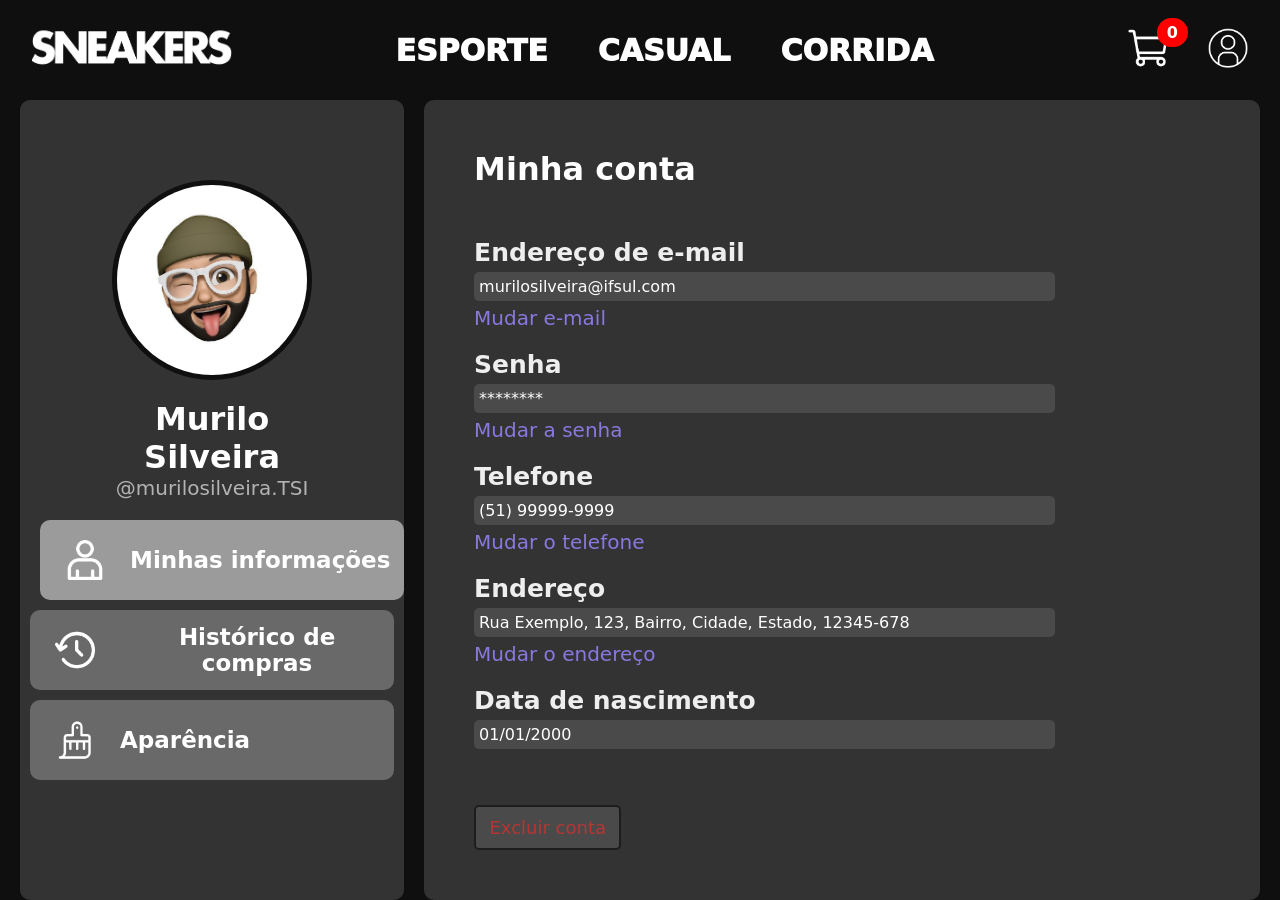
==== commit c3ac1197: "deixando responsivo" ====
--- a/pages/account.html
+++ b/pages/account.html
@@ -7,28 +7,42 @@
     <title>SNEAKERS | Conta</title>
   </head>
   <body>
-    <header class="esporte">
-      <div id="headerContent">
+    <header id="main-header">
+    <div id="headerContent">
+        <div id="menuHamburguer">
+            <div class="line"></div>
+            <div class="line"></div>
+            <div class="line"></div>
+        </div>
+
+        <nav id="menuMobile">
+        <ul class="navMobile">
+            <h1 class="textoMobile">CALÇADOS</h1>
+            <li><img src="../assets/icons/tenis.png"><a href="./esporte.html">Esporte</a></li>
+            <li><img src="../assets/icons/tenis.png"><a href="./casual.html">Casual</a></li>
+            <li><img src="../assets/icons/tenis.png"><a href="./run.html">Corrida</a></li>
+            <div class="miniLinha"></div>
+            <li><img src="../assets/icons/account.png"><a href="./account.html">Minha conta</a></li>
+            <li><img src="../assets/icons/cart.png"><a href="./carrinho/carrinho.html">Carrinho</a></li>
+        </ul>
+        </nav>
+        
         <div>
-          <a href="../../index.html"
-            ><img src="../../assets/icons/white-logo.png" alt="logo do site"
-          /></a>
+            <a href="../index.html"><img src="../assets/icons/white-logo.png" alt="logo do site"></a>
         </div>
         <nav>
-          <ul>
-            <li><a href="../pages/esporte.html">Esporte</a></li>
-            <li><a href="../pages/casual.html">Casual</a></li>
-            <li><a href="../pages/run.html">Corrida</a></li>
-          </ul>
+            <ul class="menuTop">
+                <li><a href="./esporte.html">Esporte</a></li>
+                <li><a href="./casual.html">Casual</a></li>
+                <li><a href="./run.html">Corrida</a></li>
+            </ul>
         </nav>
         <div id="iconsHeader">
-          <a href="./carrinho/carrinho.html"><p id="qtdNotificacoes">0</p><img src="../assets/icons/cart.png" alt="carrinho de compras"></a>
-          <a href="./account.html"
-            ><img src="../assets/icons/account.png" alt="conta usuario"
-          /></a>
+            <a href="pages/carrinho/carrinho.html"><p id="qtdNotificacoes">0</p><img src="../assets/icons/cart.png" alt="carrinho de compras"></a>
+            <a href="pages/account.html"><img src="../assets/icons/account.png" alt="conta usuario"></a>
         </div>
-      </div>
-    </header>
+    </div>
+</header>
 
     <div id="containerBody">
       <div id="grid" class="mtop">
@@ -61,6 +75,8 @@
         </div>
       </div>
     </div>
+
+    <script src="../script.js"></script>
     <script src="account.js"></script>
   </body>
 </html>
--- a/style.css
+++ b/style.css
@@ -209,8 +209,9 @@
   display: flex;
   flex-direction: row;
   justify-content: space-between;
-  width: 1500px;
+  width: 1400px;
   margin-inline: auto;
+  padding-inline: 20px;
 }
 
 #esquerda {
@@ -276,14 +277,15 @@
   margin-top: 20px;
   display: flex;
   flex-wrap: wrap;
-  width: 1500px;
+  width: 1400px;
   gap: 20px;
   margin-inline: auto;
+  padding-inline: 20px;
   padding-bottom: 50px;
 }
 
 .cardProduto {
-  width: 24%;
+  width: 23.89%;
   height: auto;
   text-align: start;
   border: 1px solid rgba(15, 15, 15, 0.171);
@@ -307,7 +309,7 @@
 }
 
 .cardProduto button {
-  width: 320px;
+  width: 250px;
   padding: 10px 0px;
   font-size: 25px;
   color: white;
@@ -661,6 +663,7 @@
   font-family: system-ui, -apple-system, BlinkMacSystemFont, "Segoe UI", Roboto,
     Oxygen, Ubuntu, Cantarell, "Open Sans", "Helvetica Neue", sans-serif;
   margin-top: 150px;
+  padding-inline: 20px;
 }
 
 .carrinhoContent {
@@ -670,7 +673,7 @@
 }
 
 .produtoCarrinho {
-  width: 930px;
+  width: 95%;
   display: flex;
   flex-direction: row;
   justify-content: space-between;
@@ -777,7 +780,7 @@
 }
 
 .infoPai {
-  margin-top: 50px;
+  margin-block: 50px;
   display: flex;
   flex-direction: column;
   gap: 20px;
@@ -1059,3 +1062,323 @@
   font-family: system-ui, -apple-system, BlinkMacSystemFont, "Segoe UI", Roboto,
     Oxygen, Ubuntu, Cantarell, "Open Sans", "Helvetica Neue", sans-serif !important;
 }
+
+#menuHamburguer {
+  display: none;
+  position: fixed;
+  left: 20px;
+  flex-direction: column;
+  cursor: pointer;
+}
+
+#menuHamburguer .line {
+  margin-block: 5px;
+  width: 40px;
+  height: 4px;
+  background-color: white;
+  border-radius: 5px;
+}
+
+#menuMobile {
+  display: none;
+  flex-direction: column;
+  background-color: #111;
+  position: absolute;
+  top: 100px;
+  left: 0;
+  width: 100%;
+  padding: 20px;
+  z-index: 999;
+  border-bottom: 1px solid rgb(0, 0, 0);
+}
+
+#menuMobile ul {
+  list-style: none;
+  padding: 0;
+}
+
+#menuMobile li {
+  margin-bottom: 15px;
+}
+
+#menuMobile a {
+  color: white;
+  text-decoration: none;
+  font-size: 18px;
+  font-weight: 500;
+}
+
+#menuMobile .mobileIcons {
+  margin-top: 15px;
+  display: flex;
+  gap: 20px;
+  display: flex;
+  flex-direction: column;
+}
+
+#menuMobile img {
+  width: 30px;
+  height: 30px;
+  object-fit: contain;
+}
+
+.navMobile {
+  display: flex;
+  flex-direction: column;
+  gap: 0px;
+}
+
+ul.navMobile li {
+  display: flex;
+  align-items: center;
+  gap: 10px;
+}
+
+.textoMobile {
+  color: rgb(255, 255, 255);
+  font-size: 40px;
+  font-family: system-ui, -apple-system, BlinkMacSystemFont, "Segoe UI", Roboto,
+    Oxygen, Ubuntu, Cantarell, "Open Sans", "Helvetica Neue", sans-serif;
+  margin-bottom: 10px;
+  font-weight: 300;
+}
+
+.miniLinha {
+  display: flex;
+  width: 100%;
+  height: 2px;
+  background-color: rgb(192, 192, 192);
+  margin: 0px 0px 20px 0px;
+}
+
+
+/* media queries */
+
+@media (max-width: 1440px) {
+  #containerBody {
+    width: 100%;
+  }
+
+  .cardTenis h1 {
+    position: relative;
+  transform: translate(-50%, -90px);
+}
+
+  #grid {
+    width: 100%;
+    gap: 20px;
+    padding-inline: 20px;
+  }
+
+  header nav ul {
+    gap: 50px;
+  }
+
+  header img {
+    width: 200px;
+  }
+
+  #carrossel {
+    width: 100%;
+    height: auto;
+  }
+
+  /*fim index.html*/
+  /*inicio carrinho.html*/
+
+  #carrinhoContainer {
+    width: 1024px;
+  }
+
+  .infosFinais {
+    width: 700px;
+  }
+
+  /*page produtos*/
+
+  #produtos {
+    width: 80%;
+    gap: 10px;
+  }
+
+  .cardProduto {
+    width: 23.3%;
+  }
+
+  .cardProduto h1 {
+    font-size: 20px;
+  }
+
+  .cardProduto h3 {
+    font-size: 15px;
+  }
+
+  .cardProduto .infos {
+    font-size: 16px;
+  }
+
+  .cardProduto button {
+    width: 150px;
+    padding: 5px 10px;
+  }
+
+  #containerHeaderShopping {
+    height: 80%;
+    width: 80%;
+  }
+
+  #containerHeaderShopping #esquerda {
+    height: 40px;
+  }
+
+  #containerHeaderShopping select {
+    width: 150px;
+  }
+
+  #containerHeaderShopping input {
+    width: 200px;
+  } 
+
+  #esquerda p {
+    display: none;
+  }
+}
+
+@media (max-width: 1024px) {
+  header nav ul.menuTop a{
+    gap: 30px;
+    font-size: 24px;
+  }
+
+  .lancamento .texto {
+    font-size: 30px;
+  }
+
+  .lancamento .texto h2 {
+    font-size: 25px;
+    letter-spacing: 10px;
+  }
+
+  .lancamento button {
+    font-size: 20px;
+    padding: 15px 30px;
+    transform: translateY(-120px);
+  }
+
+  .progress-bar {
+    width: 10%;
+  }
+
+  header img {
+    width: 180px;
+  }
+
+  .cardTenis h1 {
+    transform: translate(-40px, -70px);
+    font-size: 20px;
+    padding: 5px 20px 10px 20px;
+  }
+
+  #carrossel {
+    height: auto;
+  }
+
+  .cardProduto button {
+    font-size: 16px;
+    width: 110px;
+    padding: 5px;
+  }
+
+  #containerHeaderShopping {
+    width: 80%;
+  }
+
+  #containerHeaderShopping select {
+    width: 100px;
+    font-size: 12px;
+  }
+  
+}
+
+@media (max-width: 800px) {
+  header nav ul.menuTop, #iconsHeader {
+    display: none;
+  }
+
+  header img {
+    width: 200px;
+  }
+
+  #headerContent {
+    width: 100%;
+    justify-content: center;
+  }
+
+  #menuHamburguer {
+    display: flex;
+  }
+
+  .cardTenis h1 {
+    transform: translate(0, -60px);
+    font-size: 18px;
+    padding: 5px 15px;
+  }
+
+  nav, #iconsHeader {
+    display: none;
+  }
+
+  #menuMobile.show {
+    display: flex;
+  }
+
+  #containerHeaderShopping select {
+    width: 100%;
+  }
+
+  #containerHeaderShopping {
+    flex-direction: column;
+    align-items: center;
+    gap: 10px;
+  }
+
+  #containerHeaderShopping #esquerda, #containerHeaderShopping #direita {
+    width: 100%;
+    justify-content: center;
+  }
+
+  #containerHeaderShopping input {
+    width: 100%;
+    font-size: 12px;
+  }
+
+  .cardProduto {
+    width: 31%;
+    margin-bottom: 20px;
+  }
+
+}
+
+@media (max-width: 600px) {
+
+  #containerHeaderShopping {
+    width: 100%;
+    padding: 0px;
+  }
+
+  #produtos {
+    width: 100%;
+    gap: 10px;
+    padding: 0;
+  }
+
+  .cardProduto {
+    width: 47%;
+  }
+
+  .cardProduto button {
+    width: 150px;
+    padding: 10px;
+    font-size: 20px;
+  }
+}
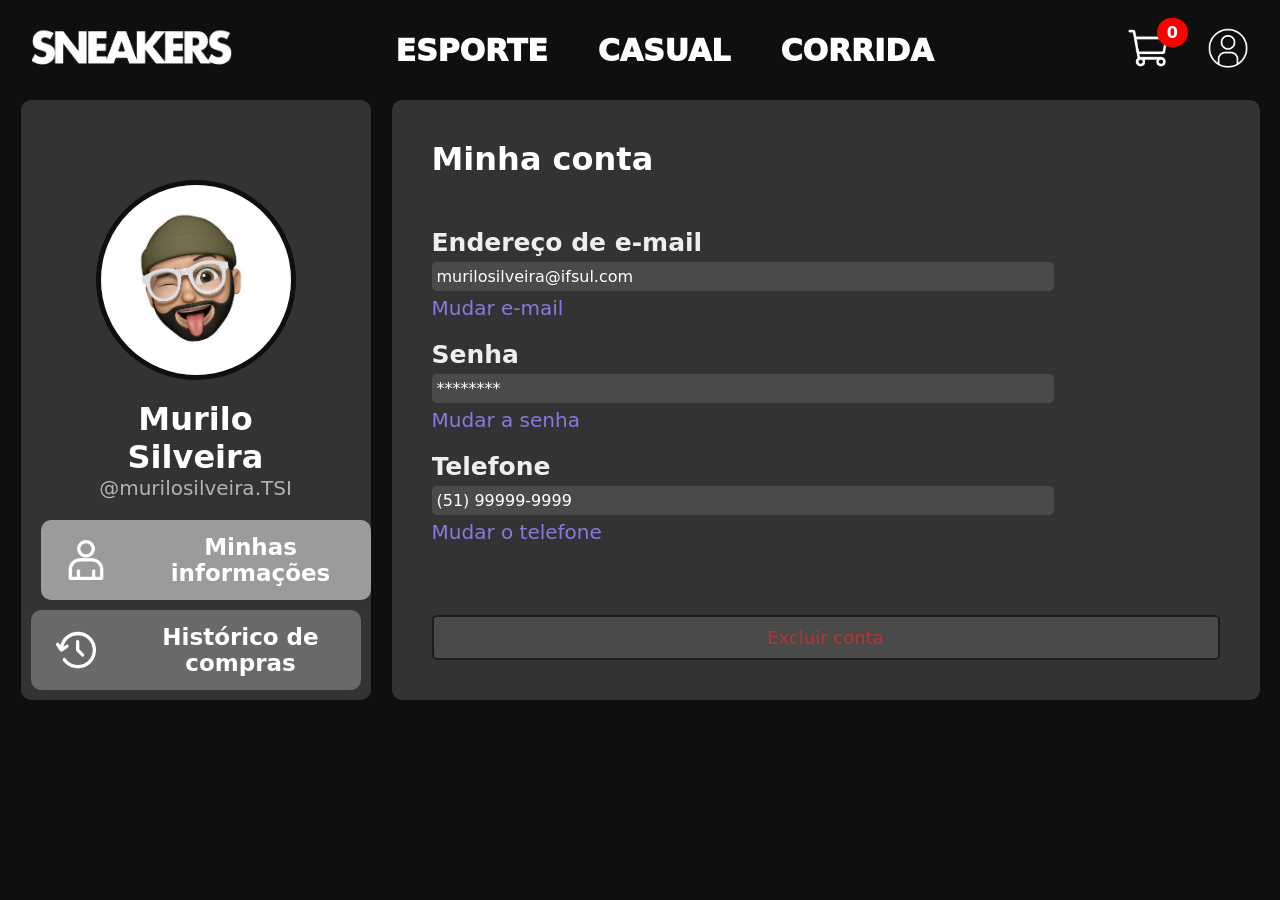
==== commit 140ada84: "finalizado" ====
--- a/pages/account.html
+++ b/pages/account.html
@@ -38,14 +38,14 @@
             </ul>
         </nav>
         <div id="iconsHeader">
-            <a href="pages/carrinho/carrinho.html"><p id="qtdNotificacoes">0</p><img src="../assets/icons/cart.png" alt="carrinho de compras"></a>
-            <a href="pages/account.html"><img src="../assets/icons/account.png" alt="conta usuario"></a>
+            <a href="../pages/carrinho/carrinho.html"><p id="qtdNotificacoes">0</p><img src="../assets/icons/cart.png" alt="carrinho de compras"></a>
+            <a href="./account.html"><img src="../assets/icons/account.png" alt="conta usuario"></a>
         </div>
     </div>
 </header>
 
     <div id="containerBody">
-      <div id="grid" class="mtop">
+      <div id="gridAccount" class="mtop">
         <div class="cardAccount">
           <div class="cardAccountItems">
             <img
@@ -65,9 +65,6 @@
               <img src="../assets/icons/inconHistory.png" alt="" />Histórico de
               compras
             </button>
-            <button data-id="aparencia">
-              <img src="../assets/icons/iconPincel.png" alt="" />Aparência
-            </button>
           </div>
         </div>
         <div class="accountInfos">
--- a/style.css
+++ b/style.css
@@ -109,6 +109,15 @@
 }
 
 #grid {
+  display: flex;
+  flex-direction: row;
+  justify-content: space-around;
+  align-items: center;
+  margin-inline: auto;
+  width: 80%;
+}
+
+#gridAccount {
   display: flex;
   flex-direction: row;
   justify-content: space-around;
@@ -442,21 +451,21 @@
 
 #fotoPrincipal img {
   width: 100%;
-  height: 100%;
+  height: auto;
 }
 
 .fotosLaterais {
   display: flex;
   flex-direction: column;
   gap: 10px;
-  height: 600px;
+  height: 500px;
   width: 185px;
   justify-content: space-between;
 }
 
 .fotosLaterais img {
   width: 100%;
-  height: 100%;
+  height: auto;
 }
 
 #containerShopPage {
@@ -482,12 +491,14 @@
 
 #textosShopPage {
   width: 100%;
+  height: 100%;
   display: flex;
   flex-direction: column;
   margin-inline: auto;
   background-color: rgba(211, 211, 211, 0.507);
   border-radius: 5px;
   padding: 30px;
+  padding-bottom: 100px;
   font-family: var(--futura);
   margin-left: 10px;
   gap: 30px;
@@ -707,6 +718,8 @@
   display: flex;
   flex-direction: column;
   width: 100%;
+  height: auto;
+  margin-bottom: 50px;
 }
 
 .infoTotal {
@@ -784,7 +797,7 @@
   display: flex;
   flex-direction: column;
   gap: 20px;
-  min-height: 500px;
+  height: 500px;
   width: 100%;
   overflow-y: auto;
   overflow-x: hidden;
@@ -1242,9 +1255,88 @@
   #esquerda p {
     display: none;
   }
-}
-
-@media (max-width: 1024px) {
+
+  .cardAccount {
+    width: 350px;
+    height: 600px;
+  }
+
+  #gridAccount {
+    width: 100%;
+    padding-inline: 20px;
+  }
+
+  .accountInfos {
+    width: 70%;
+    height: 600px;
+    padding: 40px;
+  }
+
+  .infoPai {
+    width: 100%;
+  }
+
+  div.info {
+    width: 100% !important;
+  }
+
+  .info button.excluir {
+    width: 100%;
+  }
+
+  #conteudoTodo {
+    width: 100%;
+  }
+
+  #containerShopPage {
+    width: 100%;
+    padding: 20px;
+  }
+
+  #finalContainer {
+    width: 100%;
+
+  }
+
+  .finalCard {
+    width: 95%;
+    min-height: 400px;
+    max-height: 1000px;
+    padding-block: 50px;
+    padding-inline: 15px;
+  }
+
+  .finalCard p {
+    font-size: 15px;
+  }
+
+  .finalCard h1 {
+    font-size: 20px;
+    text-align: center;
+  }
+
+  .produtoCheckout {
+    width: 100%;
+    flex-direction: column;
+    padding: 10px;
+  }
+
+  .produtoCheckout h2 {
+    text-align: center;
+    font-size: 15px;
+  }
+
+  .produtoCheckout p {
+    font-size: 12px;
+  }
+
+  .produtoCheckout img {
+    width: 60px;
+  }
+
+}
+
+@media (max-width: 1025px) {
   header nav ul.menuTop a{
     gap: 30px;
     font-size: 24px;
@@ -1297,6 +1389,86 @@
     width: 100px;
     font-size: 12px;
   }
+
+  #carrinhoContainer {
+    width: 100%;
+  }
+
+  .carrinhoContent {
+    width: 100%;
+    flex-direction: column;
+    align-items: center;
+    padding-inline: 20px;
+  }
+
+  .infosFinais {
+    width: 100%;
+    margin-inline: auto;
+    margin-bottom: 50px;
+  }
+
+  #bodyShopping {
+    width: 100%;
+  }
+
+  .produtoCarrinho {
+    width: 100%;
+    
+  }
+
+  #containerHeaderShopping select {
+    width: 100%;
+  }
+
+  #containerHeaderShopping {
+    flex-direction: column;
+    align-items: center;
+    gap: 10px;
+  }
+
+  #containerHeaderShopping #esquerda, #containerHeaderShopping #direita {
+    width: 100%;
+    justify-content: center;
+  }
+
+  #containerHeaderShopping input {
+    width: 100%;
+    font-size: 12px;
+  }
+
+  .cardProduto {
+    width: 31%;
+    margin-bottom: 20px;
+  }
+
+  #conteudoTodo {
+    flex-direction: column;
+    width: 100%;
+  }
+
+  div.fotosLaterais {
+    width: 100%;
+    flex-direction: row;
+    height: 250px;
+  }
+
+  img.fotosLaterais {
+    width: 24%;
+  }
+
+  #fotoPrincipal {
+    width: 100%;
+    height: auto;
+    margin-bottom: 20px;
+    justify-content: center;
+  }
+
+  #conteudoPrincipal {
+    width: 100%;
+    flex-direction: column;
+    align-items: center;
+    margin-bottom: 40px;
+  }
   
 }
 
@@ -1332,34 +1504,32 @@
     display: flex;
   }
 
-  #containerHeaderShopping select {
-    width: 100%;
-  }
-
-  #containerHeaderShopping {
-    flex-direction: column;
-    align-items: center;
-    gap: 10px;
-  }
-
-  #containerHeaderShopping #esquerda, #containerHeaderShopping #direita {
-    width: 100%;
-    justify-content: center;
-  }
-
-  #containerHeaderShopping input {
-    width: 100%;
-    font-size: 12px;
-  }
-
-  .cardProduto {
-    width: 31%;
-    margin-bottom: 20px;
-  }
-
-}
-
-@media (max-width: 600px) {
+  
+
+}
+
+@media (max-width: 500px) {
+
+  .cardTenis h1 {
+    transform: translate(0, -50px);
+    font-size: 13px;
+    padding: 5px 10px;
+  }
+
+  .lancamento h1 {
+    font-size: 30px;
+  }
+
+  .lancamento .texto h2 {
+    font-size: 25px;
+    letter-spacing: 3px;
+  }
+
+  .lancamento button {
+    font-size: 18px;
+    padding: 10px 20px;
+    transform: translateY(-70px);
+  }
 
   #containerHeaderShopping {
     width: 100%;
@@ -1381,4 +1551,93 @@
     padding: 10px;
     font-size: 20px;
   }
+
+  .produtoCarrinho {
+    width: 100%;
+    flex-direction: column;
+  }
+
+  .produtoCarrinho .infoEsquerda {
+    flex-direction: row;
+  }
+
+  .produtoCarrinho img {
+    width: 100px;
+    height: 100px;
+  }
+
+  p.btnRemover {
+    position: relative;
+    right: 0;
+    transform: translate(180px, 70px);
+    margin-top: 10px;
+  }
+
+  .infosFinais p {
+    font-size: 17px;
+  }
+
+  div.fotosLaterais {
+    width: 100%;
+    height: 100px;
+  }
+
+  img.fotosLaterais {
+    width: 23%;
+    height: auto;
+  }
+
+  #tamanhos {
+    width: 100%;
+    flex-wrap: wrap;
+  }
+
+  #textosShopPage button {
+    width: 100%;
+    padding: 15px 15px;
+    font-size: 20px;
+  }
+
+  #gridAccount {
+    flex-direction: column;
+    width: 100%;
+  }
+
+  #grid {
+    flex-direction: column;
+    width: 100%;
+    margin: 0;
+  }
+
+  .cardTenis {
+    width: 100%;
+    height: auto;
+  }
+
+  .accountInfos {
+    width: 100%;
+    height: auto;
+    padding: 20px;
+    margin-bottom: 20px;
+  }
+
+  .accountInfos h1 {
+    text-align: center;
+  }
+
+  .cardHistorico img {
+    width: 100px;
+    height: 100px;
+  }
+
+  .cardHistorico .infoEsquerda {
+    flex-direction: column;
+    align-items: center;
+    text-align: center;
+  }
+
+  .cardHistorico .infoEsquerda {
+    margin-block: 20px;
+  }
+
 }
